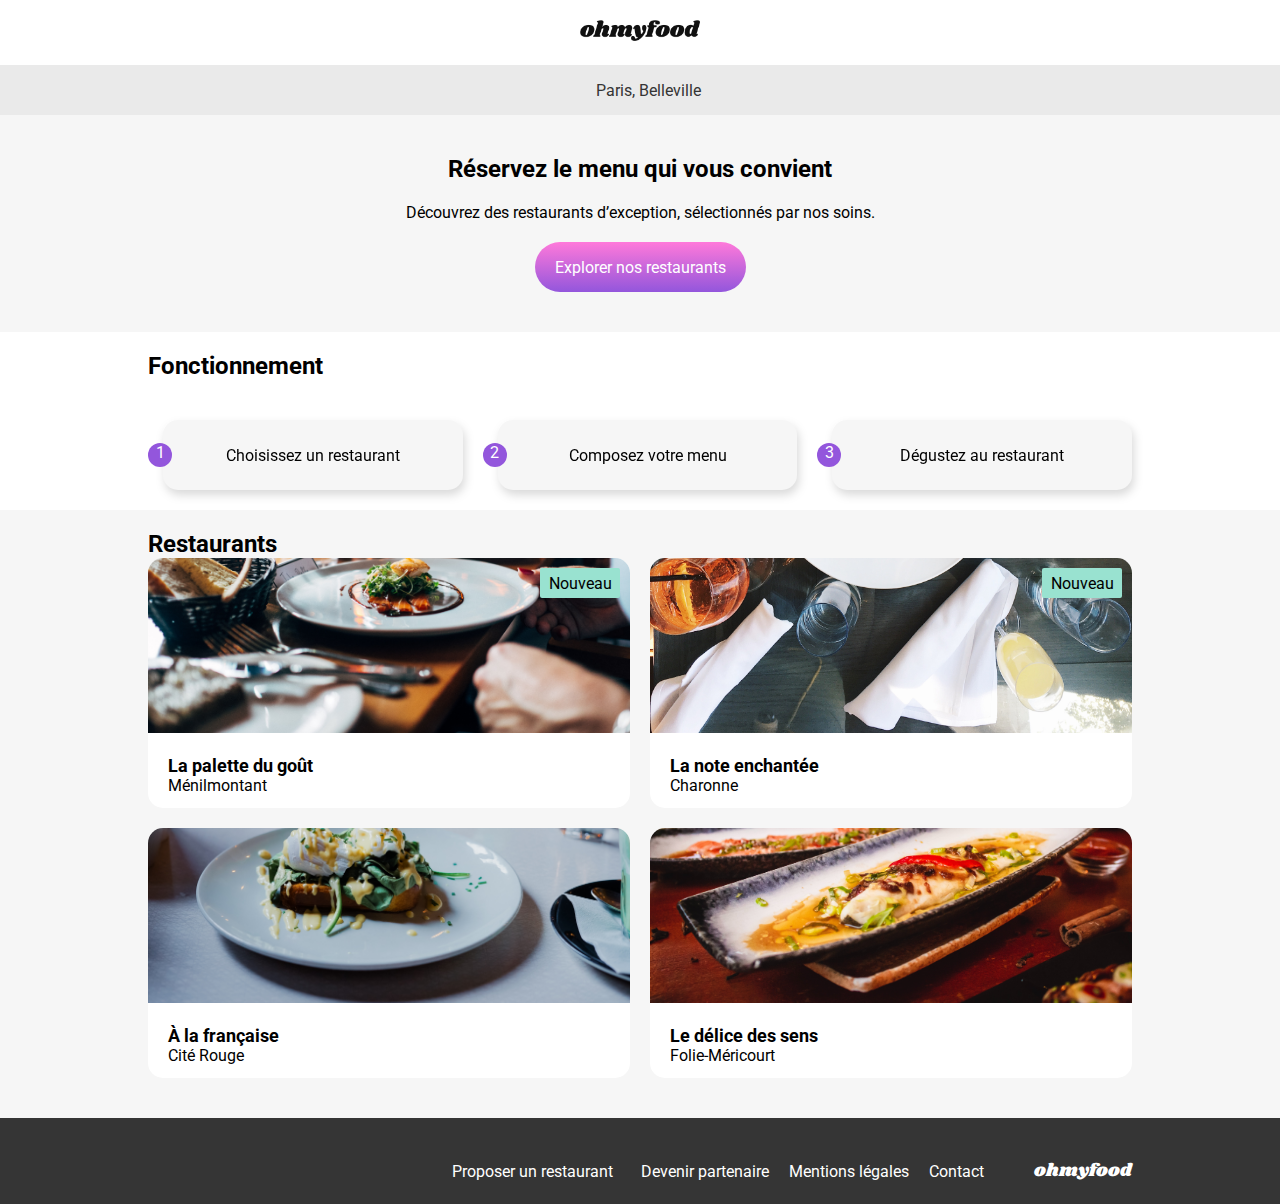
==== index.html @ af015097 "First draft" ====
<!DOCTYPE html>
<html lang="fr">

<head>
    <meta charset="UTF-8">
    <meta name="viewport" content="width=device-width, initial-scale=1.0">
    <title>ohmyfood!</title>

    <link rel="preconnect" href="https://fonts.googleapis.com">
    <link rel="preconnect" href="https://fonts.gstatic.com" crossorigin>
    <link rel="preconnect" href="https://fonts.googleapis.com">
    <link rel="preconnect" href="https://fonts.gstatic.com" crossorigin>
    <link
        href="https://fonts.googleapis.com/css2?family=Roboto:ital,wght@0,100;0,300;0,400;0,500;0,700;0,900;1,100;1,300;1,400;1,500;1,700;1,900&family=Shrikhand&display=swap"
        rel="stylesheet">

    <link rel="stylesheet" href="https://cdnjs.cloudflare.com/ajax/libs/font-awesome/6.2.1/css/all.min.css"
        integrity="sha512-MV7K8+y+gLIBoVD59lQIYicR65iaqukzvf/nwasF0nqhPay5w/9lJmVM2hMDcnK1OnMGCdVK+iQrJ7lzPJQd1w=="
        crossorigin="anonymous" referrerpolicy="no-referrer">


    <link rel="stylesheet" href="./assets/stylesheets/main.css">
</head>

<body class="full-width">

    <header class="page-header">
        <div>
            <img class="header-logo-img" src="/assets/images/logo/ohmyfood.png" alt="ohmyfood">
        </div>
    </header>

    <main class="full-width center-content">

        <div class="ribbon">
            <i class="fa-solid fa-location-dot"></i>
            <span>Paris, Belleville</span>
        </div>

        <section class="full-width center-content">
            <div class="intro-section centered center-content">
                <h1 class="title">Réservez le menu qui vous convient</h1>
                <p class="subtitle">Découvrez des restaurants d’exception, sélectionnés par nos soins.</p>
                <div class="button">Explorer nos restaurants</div>
            </div>

            <div class="guide-section full-width center-content white">
                <h2 class="centered">Fonctionnement</h2>
                <ul class="capsule-list centered">

                    <li class="capsule-block">
                        <span class="capsule-number">1</span>
                        <div class="capsule">
                            <i class="fa-solid fa-mobile-screen"></i>
                            <span>Choisissez un restaurant</span>
                        </div>
                    </li>

                    <li class="capsule-block">
                        <span class="capsule-number">2</span>
                        <div class="capsule">
                            <i class="fa-solid fa-list"></i>
                            <span>Composez votre menu</span>
                        </div>
                    </li>

                    <li class="capsule-block">
                        <span class="capsule-number">3</span>
                        <div class="capsule">
                            <i class="fa-solid fa-store"></i>
                            <span>Dégustez au restaurant</span>
                        </div>
                    </li>

                </ul>

            </div>
        </section>

        <section class="centered">
            <h2>Restaurants</h2>
            <div class="card-container">
                <a href="/restaurants/lapallettedugout.html" class="card">
                    <span class="card-badge">Nouveau</span>
                    <img class="card-img" src="/assets/images/restaurants/jay-wennington-N_Y88TWmGwA-unsplash.jpg">
                    <div class="card-content">
                        <div class="card-text">
                            <h3 class="card-title">La palette du goût</h3>
                            <p>Ménilmontant</p>
                        </div>
                        <div class="card-favorite">
                            <i class="fa-regular fa-heart"></i>
                        </div>
                    </div>
                </a>

                <a href="/restaurants/lanoteenchantee.html" class="card">
                    <span class="card-badge">Nouveau</span>
                    <img class="card-img" src="/assets/images/restaurants/stil-u2Lp8tXIcjw-unsplash.jpg">
                    <div class="card-content">
                        <div class="card-text">
                            <h3 class="card-title">La note enchantée</h3>
                            <p>Charonne</p>
                        </div>
                        <div class="card-favorite">
                            <i class="fa-regular fa-heart"></i>
                        </div>
                    </div>
                </a>
                <a href="/restaurants/alafrancaise.html" class="card">
                    <img class="card-img" src="/assets/images/restaurants/toa-heftiba-DQKerTsQwi0-unsplash.jpg">
                    <div class="card-content">
                        <div class="card-text">
                            <h3 class="card-title">À la française</h3>
                            <p>Cité Rouge</p>
                        </div>
                        <div class="card-favorite">
                            <i class="fa-regular fa-heart"></i>
                        </div>
                    </div>
                </a>
                <a href="/restaurants/ledelicedessens.html" class="card">
                    <img class="card-img"
                        src="/assets/images/restaurants/louis-hansel-shotsoflouis-qNBGVyOCY8Q-unsplash.jpg">
                    <div class="card-content">
                        <div class="card-text">
                            <h3 class="card-title">Le délice des sens</h3>
                            <p>Folie-Méricourt</p>
                        </div>
                        <div class="card-favorite">
                            <i class="fa-regular fa-heart"></i>
                        </div>
                    </div>
                </a>
            </div>
        </section>

    </main>


    <footer class="footer-container center-content">
        <div class="footer-content centered">
            <h2 class="title logo-font">ohmyfood</h2>
            <ul class="link-list">
                <li><i class="fa-solid fa-utensils pad-right"></i>Proposer un restaurant</li>
                <li><i class="fa-solid fa-handshake-angle pad-right"></i>Devenir partenaire</li>
                <li>Mentions légales</li>
                <li>Contact</li>
            </ul>
        </div>
    </footer>

</body>
</html>
---- assets/stylesheets/main.css ----
* {
  font-family: "Roboto", sans-serif;
}

h1, h2 {
  font-size: 1.5rem;
}

h3 {
  font-size: 1.125rem;
}

.title {
  font-size: 1.125rem;
}

.subtitle {
  font-size: 1rem;
}

.logo-font {
  font-family: "Shrikhand", sans-serif;
  font-weight: normal;
}

.menu-section-title {
  text-transform: uppercase;
  font-weight: 300;
  border-bottom: 3px solid;
  border-color: #99E2D0;
  max-width: 60px;
}

i.pad-right {
  padding-right: 0.5rem;
}

* {
  margin: 0;
  padding: 0;
}

body {
  margin: 0;
  padding: 0;
  background-color: #F6F6F6;
}

a {
  color: inherit;
  text-decoration: none;
}

ul {
  margin: 0;
  padding: 0;
  list-style: none;
}

.button {
  color: #FFF;
  display: flex;
  justify-content: center;
  align-items: center;
  height: 50px;
  width: -moz-fit-content;
  width: fit-content;
  border-radius: 25px;
  padding: 0 20px;
  background: linear-gradient(#FF79DA, #9356DC);
}

.capsule-list {
  display: flex;
  flex-direction: column;
  gap: 20px;
}

.capsule-block {
  display: flex;
  position: relative;
  align-items: center;
  justify-content: space-between;
}

.capsule {
  flex-wrap: nowrap;
  overflow: hidden;
  width: 100%;
  max-width: 768px;
  display: flex;
  align-items: center;
  justify-content: center;
  height: 70px;
  border-radius: 15px;
  background-color: #FFF;
  filter: drop-shadow(2px 5px 5px rgba(0, 0, 0, 0.15));
}
.capsule .capsule-content {
  display: flex;
  flex: 1 1 auto;
  margin: 15px;
  justify-content: space-between;
  overflow: hidden;
  white-space: nowrap;
  text-overflow: ellipsis;
}
.capsule .capsule-content .capsule-text {
  overflow: hidden;
  text-overflow: ellipsis;
}
.capsule .capsule-content .capsule-text .title {
  overflow: hidden;
  text-overflow: ellipsis;
}
.capsule .capsule-content .capsule-side {
  display: flex;
  align-items: flex-end;
  justify-content: center;
}
.capsule .capsule-tick {
  display: flex;
  justify-content: center;
  align-items: center;
  margin-right: -60px;
  min-width: 60px;
  height: 70px;
  background-color: #99E2D0;
  color: #FFF;
  font-size: 1.2rem;
  transition: 0.5s;
}

.capsule:hover .capsule-tick {
  margin-right: 0;
}

.capsule-number {
  z-index: 1;
  position: absolute;
  text-align: center;
  width: 24px;
  height: 24px;
  color: #FFF;
  background-color: #9356DC;
  border-radius: 12px;
  border: #FFF;
}

.menu-section .capsule {
  background-color: #FFF;
  justify-content: space-between;
}

.card-container {
  width: 100%;
  display: flex;
  flex-direction: column;
  flex-wrap: wrap;
  gap: 20px;
}
@media (min-width: 768px) {
  .card-container {
    flex-direction: row;
  }
}

.card {
  flex: 1 1 40%;
  background-color: #FFF;
  position: relative;
  max-height: 250px;
  height: 100%;
  width: 100%;
  border-radius: 15px;
  overflow: hidden;
}
.card .card-badge {
  position: absolute;
  height: 30px;
  width: 80px;
  top: 10px;
  right: 10px;
  display: flex;
  justify-content: center;
  align-items: center;
  background-color: #99E2D0;
  border-radius: 2px;
}
.card .card-img {
  -o-object-fit: cover;
     object-fit: cover;
  -o-object-position: 50% 100%;
     object-position: 50% 100%;
  height: 175px;
  width: 100%;
}
.card .card-content {
  display: flex;
  height: 75px;
  justify-content: space-between;
  align-items: center;
  padding: 0 30px 0 20px;
  white-space: nowrap;
  text-overflow: ellipsis;
}
.card .card-content .card-favorite {
  font-size: 1.6rem;
}

.full-width {
  width: 100%;
}

.center-content {
  display: flex;
  flex-direction: column;
  align-items: center;
  justify-content: center;
}

.centered {
  box-sizing: border-box;
  width: 100%;
  max-width: 1024px;
  padding: 20px;
}

.limited {
  max-width: 768px;
  padding: 20px 0;
}

.inset {
  position: relative;
  margin-top: -40px;
  margin-bottom: -20px;
  border-radius: 40px 40px 0 0;
}

.side-by-side {
  display: flex;
  flex-direction: row;
  align-items: center;
  justify-content: center;
  gap: 50px;
}

.align-left {
  margin-right: auto;
}

.splash-picture {
  -o-object-fit: cover;
     object-fit: cover;
  max-height: 275px;
  width: 100%;
}

.white {
  background-color: #FFF;
}

.main-bg {
  background-color: #F6F6F6;
}

.header-img {
  -o-object-fit: cover;
     object-fit: cover;
  max-height: 275px;
  width: 100%;
}

.header-title {
  position: relative;
  background-color: #F6F6F6;
  margin-top: -40px;
  padding: 20px;
  border-radius: 40px;
}
.header-title h1 {
  font-size: 1.75rem;
  margin: 0;
}

.intro-section {
  text-align: center;
}
.intro-section .title {
  font-size: 1.5rem;
  margin: 20px 0;
}
.intro-section .subtitle {
  font-size: 1rem;
}
.intro-section .button {
  margin: 20px;
}

@media (min-width: 768px) {
  .guide-section .capsule-list {
    flex-direction: row;
  }
}
.guide-section .capsule-block {
  flex: 1 1 25%;
}
.guide-section .capsule {
  margin-left: 15px;
  background-color: #F6F6F6;
}

.page-header {
  position: relative;
  height: 65px;
  width: 100%;
  display: flex;
  align-items: center;
  justify-content: center;
  background-color: #FFF;
}
.page-header .back-button {
  position: absolute;
  left: 20px;
  z-index: 1;
}
.page-header .header-logo-img {
  width: 120px;
}

.ribbon {
  width: 100%;
  height: 50px;
  background-color: #EAEAEA;
  color: #353535;
  display: flex;
  justify-content: center;
  align-items: center;
  gap: 1rem;
}

.footer-container {
  margin-top: 20px;
  padding-top: 20px;
  background-color: #353535;
  color: #FFF;
}
@media (min-width: 768px) {
  .footer-container {
    flex-direction: row-reverse;
  }
}
.footer-container .footer-content {
  display: flex;
  flex-direction: column;
  gap: 20px;
}
@media (min-width: 768px) {
  .footer-container .footer-content {
    flex-direction: row-reverse;
    gap: 50px;
  }
}
.footer-container .title {
  align-items: center;
  justify-content: center;
}
.footer-container .link-list {
  display: flex;
  flex-direction: column;
  gap: 0.5rem;
}
@media (min-width: 768px) {
  .footer-container .link-list {
    flex-direction: row;
    align-items: center;
    gap: 20px;
  }
}
.footer-container .list-item {
  margin-bottom: 0.5rem;
}
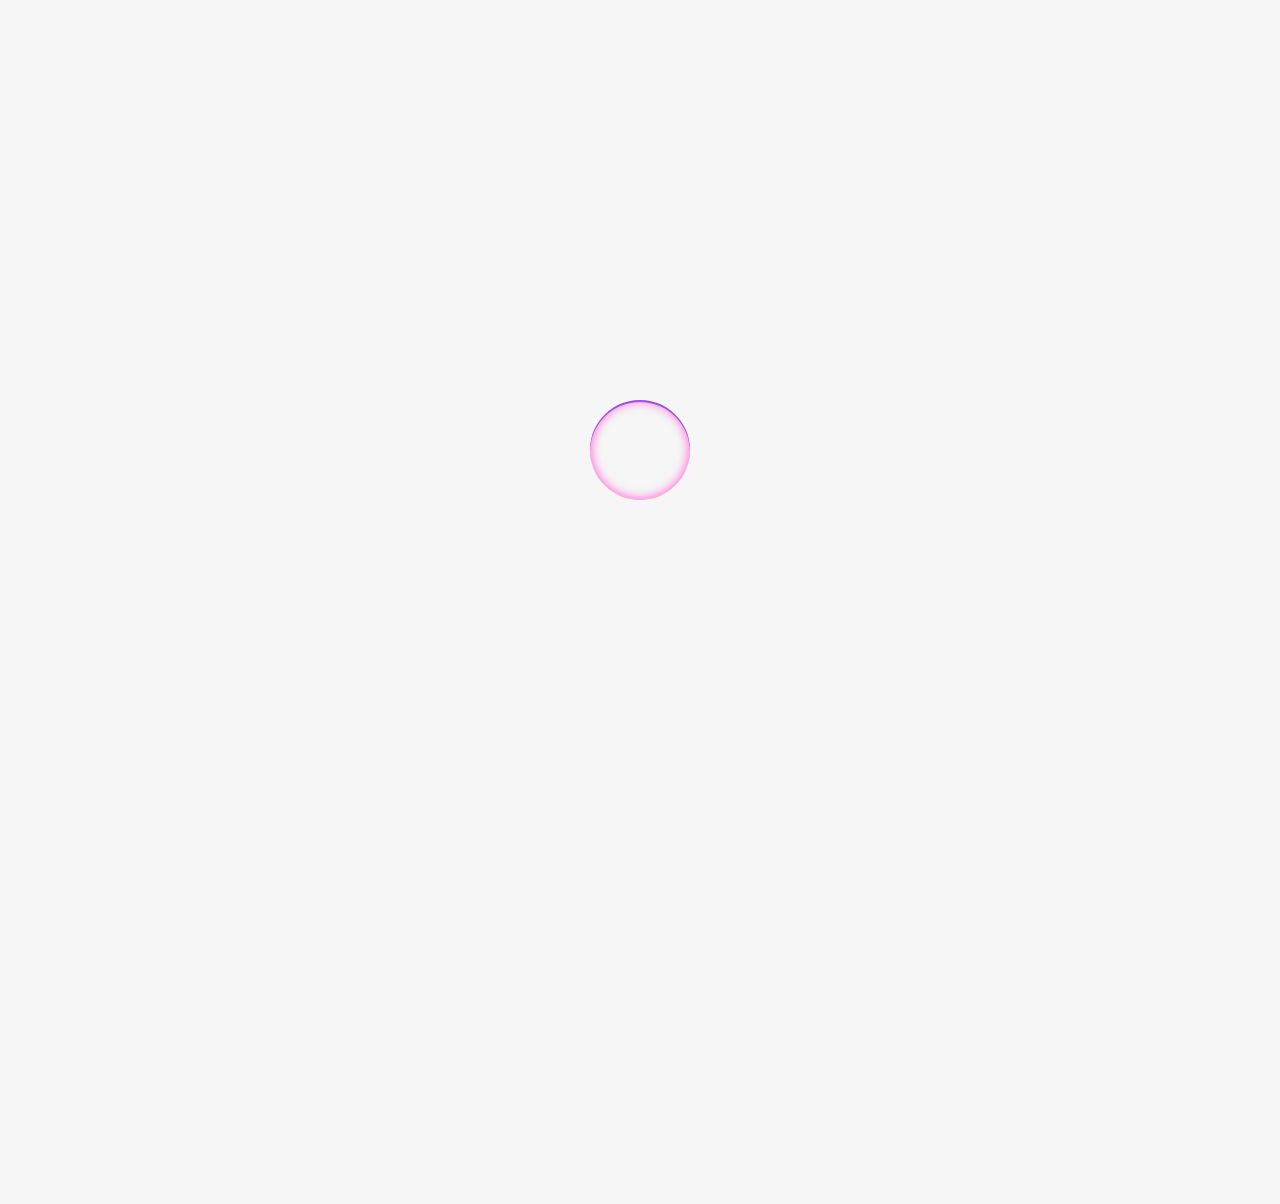
==== commit f4a1dc37: "Added CSS animations" ====
--- a/index.html
+++ b/index.html
@@ -23,132 +23,142 @@
 </head>
 
 <body class="full-width">
+    <div class="hide-after-loading"><div class="loader"></div></div>
+    <div class="reveal-after-loading full-width center-content">
+        <header class="page-header">
+            <div>
+                <img class="header-logo-img" src="./assets/images/logo/ohmyfood.png" alt="ohmyfood">
+            </div>
+        </header>
 
-    <header class="page-header">
-        <div>
-            <img class="header-logo-img" src="/assets/images/logo/ohmyfood.png" alt="ohmyfood">
-        </div>
-    </header>
+        <main class="full-width center-content">
 
-    <main class="full-width center-content">
-
-        <div class="ribbon">
-            <i class="fa-solid fa-location-dot"></i>
-            <span>Paris, Belleville</span>
-        </div>
-
-        <section class="full-width center-content">
-            <div class="intro-section centered center-content">
-                <h1 class="title">Réservez le menu qui vous convient</h1>
-                <p class="subtitle">Découvrez des restaurants d’exception, sélectionnés par nos soins.</p>
-                <div class="button">Explorer nos restaurants</div>
+            <div class="ribbon">
+                <i class="fa-solid fa-location-dot"></i>
+                <span>Paris, Belleville</span>
             </div>
 
-            <div class="guide-section full-width center-content white">
-                <h2 class="centered">Fonctionnement</h2>
-                <ul class="capsule-list centered">
+            <section class="full-width center-content">
+                <div class="intro-section centered center-content">
+                    <h1 class="title">Réservez le menu qui vous convient</h1>
+                    <p class="subtitle">Découvrez des restaurants d’exception, sélectionnés par nos soins.</p>
+                    <a href="#restaurants" class="button">Explorer nos restaurants</a>
+                </div>
 
-                    <li class="capsule-block">
-                        <span class="capsule-number">1</span>
-                        <div class="capsule">
-                            <i class="fa-solid fa-mobile-screen"></i>
-                            <span>Choisissez un restaurant</span>
+                <div class="guide-section full-width center-content white">
+                    <h2 class="centered">Fonctionnement</h2>
+                    <ul class="capsule-list centered">
+
+                        <li class="capsule-block">
+                            <span class="capsule-number">1</span>
+                            <div class="capsule">
+                                <i class="fa-solid fa-mobile-screen"></i>
+                                <span>Choisissez un restaurant</span>
+                            </div>
+                        </li>
+
+                        <li class="capsule-block">
+                            <span class="capsule-number">2</span>
+                            <div class="capsule">
+                                <i class="fa-solid fa-list"></i>
+                                <span>Composez votre menu</span>
+                            </div>
+                        </li>
+
+                        <li class="capsule-block">
+                            <span class="capsule-number">3</span>
+                            <div class="capsule">
+                                <i class="fa-solid fa-store"></i>
+                                <span>Dégustez au restaurant</span>
+                            </div>
+                        </li>
+
+                    </ul>
+
+                </div>
+            </section>
+
+            <section id="restaurants" class="centered">
+                <h2>Restaurants</h2>
+                <div class="card-container">
+                    <a href="./restaurants/lapalettedugout.html" class="card">
+                        <span class="card-badge">Nouveau</span>
+                        <img class="card-img" src="./assets/images/restaurants/jay-wennington-N_Y88TWmGwA-unsplash.jpg"
+                            alt="La palette du goût">
+                        <div class="card-content">
+                            <div class="card-text">
+                                <h3 class="card-title">La palette du goût</h3>
+                                <p>Ménilmontant</p>
+                            </div>
+                            <div class="card-favorite">
+                                <i class="fa-regular fa-heart"></i>
+                                <i class="fa-solid fa-heart"></i>
+                            </div>
                         </div>
-                    </li>
+                    </a>
 
-                    <li class="capsule-block">
-                        <span class="capsule-number">2</span>
-                        <div class="capsule">
-                            <i class="fa-solid fa-list"></i>
-                            <span>Composez votre menu</span>
+                    <a href="./restaurants/lanoteenchantee.html" class="card">
+                        <span class="card-badge">Nouveau</span>
+                        <img class="card-img" src="./assets/images/restaurants/stil-u2Lp8tXIcjw-unsplash.jpg"
+                            alt="La note enchantée">
+                        <div class="card-content">
+                            <div class="card-text">
+                                <h3 class="card-title">La note enchantée</h3>
+                                <p>Charonne</p>
+                            </div>
+                            <div class="card-favorite">
+                                <i class="fa-regular fa-heart"></i>
+                                <i class="fa-solid fa-heart"></i>
+                            </div>
                         </div>
-                    </li>
+                    </a>
+                    <a href="./restaurants/alafrancaise.html" class="card">
+                        <img class="card-img" src="./assets/images/restaurants/toa-heftiba-DQKerTsQwi0-unsplash.jpg"
+                            alt="À la française">
+                        <div class="card-content">
+                            <div class="card-text">
+                                <h3 class="card-title">À la française</h3>
+                                <p>Cité Rouge</p>
+                            </div>
+                            <div class="card-favorite">
+                                <i class="fa-regular fa-heart"></i>
+                                <i class="fa-solid fa-heart"></i>
+                            </div>
+                        </div>
+                    </a>
+                    <a href="./restaurants/ledelicedessens.html" class="card">
+                        <img class="card-img"
+                            src="./assets/images/restaurants/louis-hansel-shotsoflouis-qNBGVyOCY8Q-unsplash.jpg"
+                            alt="Le délice des sens">
+                        <div class="card-content">
+                            <div class="card-text">
+                                <h3 class="card-title">Le délice des sens</h3>
+                                <p>Folie-Méricourt</p>
+                            </div>
+                            <div class="card-favorite">
+                                <i class="fa-regular fa-heart"></i>
+                                <i class="fa-solid fa-heart"></i>
+                            </div>
+                        </div>
+                    </a>
+                </div>
+            </section>
 
-                    <li class="capsule-block">
-                        <span class="capsule-number">3</span>
-                        <div class="capsule">
-                            <i class="fa-solid fa-store"></i>
-                            <span>Dégustez au restaurant</span>
-                        </div>
-                    </li>
-
-                </ul>
-
-            </div>
-        </section>
-
-        <section class="centered">
-            <h2>Restaurants</h2>
-            <div class="card-container">
-                <a href="/restaurants/lapallettedugout.html" class="card">
-                    <span class="card-badge">Nouveau</span>
-                    <img class="card-img" src="/assets/images/restaurants/jay-wennington-N_Y88TWmGwA-unsplash.jpg">
-                    <div class="card-content">
-                        <div class="card-text">
-                            <h3 class="card-title">La palette du goût</h3>
-                            <p>Ménilmontant</p>
-                        </div>
-                        <div class="card-favorite">
-                            <i class="fa-regular fa-heart"></i>
-                        </div>
-                    </div>
-                </a>
-
-                <a href="/restaurants/lanoteenchantee.html" class="card">
-                    <span class="card-badge">Nouveau</span>
-                    <img class="card-img" src="/assets/images/restaurants/stil-u2Lp8tXIcjw-unsplash.jpg">
-                    <div class="card-content">
-                        <div class="card-text">
-                            <h3 class="card-title">La note enchantée</h3>
-                            <p>Charonne</p>
-                        </div>
-                        <div class="card-favorite">
-                            <i class="fa-regular fa-heart"></i>
-                        </div>
-                    </div>
-                </a>
-                <a href="/restaurants/alafrancaise.html" class="card">
-                    <img class="card-img" src="/assets/images/restaurants/toa-heftiba-DQKerTsQwi0-unsplash.jpg">
-                    <div class="card-content">
-                        <div class="card-text">
-                            <h3 class="card-title">À la française</h3>
-                            <p>Cité Rouge</p>
-                        </div>
-                        <div class="card-favorite">
-                            <i class="fa-regular fa-heart"></i>
-                        </div>
-                    </div>
-                </a>
-                <a href="/restaurants/ledelicedessens.html" class="card">
-                    <img class="card-img"
-                        src="/assets/images/restaurants/louis-hansel-shotsoflouis-qNBGVyOCY8Q-unsplash.jpg">
-                    <div class="card-content">
-                        <div class="card-text">
-                            <h3 class="card-title">Le délice des sens</h3>
-                            <p>Folie-Méricourt</p>
-                        </div>
-                        <div class="card-favorite">
-                            <i class="fa-regular fa-heart"></i>
-                        </div>
-                    </div>
-                </a>
-            </div>
-        </section>
-
-    </main>
+        </main>
 
 
-    <footer class="footer-container center-content">
-        <div class="footer-content centered">
-            <h2 class="title logo-font">ohmyfood</h2>
-            <ul class="link-list">
-                <li><i class="fa-solid fa-utensils pad-right"></i>Proposer un restaurant</li>
-                <li><i class="fa-solid fa-handshake-angle pad-right"></i>Devenir partenaire</li>
-                <li>Mentions légales</li>
-                <li>Contact</li>
-            </ul>
-        </div>
-    </footer>
+        <footer class="footer-container full-width center-content">
+            <div class="footer-content centered">
+                <h2 class="title logo-font">ohmyfood</h2>
+                <ul class="link-list">
+                    <li><i class="fa-solid fa-utensils pad-right"></i>Proposer un restaurant</li>
+                    <li><i class="fa-solid fa-handshake-angle pad-right"></i>Devenir partenaire</li>
+                    <li>Mentions légales</li>
+                    <li>Contact</li>
+                </ul>
+            </div>
+        </footer>
+    </div>
+</body>
 
-</body>
 </html>--- a/assets/stylesheets/main.css
+++ b/assets/stylesheets/main.css
@@ -67,7 +67,45 @@
   width: fit-content;
   border-radius: 25px;
   padding: 0 20px;
-  background: linear-gradient(#FF79DA, #9356DC);
+  background-color: #9356DC;
+  background-image: linear-gradient(#FF79DA, rgba(255, 255, 255, 0));
+  filter: drop-shadow(2px 5px 5px rgba(0, 0, 0, 0.15));
+  transition: 1s;
+}
+
+.button:hover {
+  background-color: #bc95e9;
+  filter: drop-shadow(2px 5px 7px rgba(0, 0, 0, 0.5));
+}
+
+.card-favorite {
+  position: relative;
+  width: 2rem;
+  height: 2rem;
+  display: flex;
+  justify-items: center;
+  justify-content: center;
+  font-weight: 900;
+  font-size: 1.6rem;
+  transition: 1s;
+}
+.card-favorite i {
+  position: absolute;
+  overflow: hidden;
+}
+.card-favorite i.fa-solid {
+  background-image: linear-gradient(#FF79DA, #9356DC);
+  -webkit-background-clip: text;
+          background-clip: text;
+  color: transparent;
+  max-height: 0;
+  max-width: 0;
+  transition: 1s;
+}
+
+.card-favorite:hover i.fa-solid {
+  max-height: 2rem;
+  max-width: 2rem;
 }
 
 .capsule-list {
@@ -205,9 +243,175 @@
   text-overflow: ellipsis;
 }
 .card .card-content .card-favorite {
+  font-weight: 900;
   font-size: 1.6rem;
 }
 
+.reveal-after-loading {
+  opacity: 0;
+  animation: 1s ease-in-out 1s 1 reveal;
+  animation-fill-mode: forwards;
+}
+
+.reveal-content-after-loading *:nth-child(1) {
+  opacity: 0;
+  animation: 1s ease-in-out 1.2s 1 reveal;
+  animation-fill-mode: forwards;
+}
+.reveal-content-after-loading *:nth-child(2) {
+  opacity: 0;
+  animation: 1s ease-in-out 1.4s 1 reveal;
+  animation-fill-mode: forwards;
+}
+.reveal-content-after-loading *:nth-child(3) {
+  opacity: 0;
+  animation: 1s ease-in-out 1.6s 1 reveal;
+  animation-fill-mode: forwards;
+}
+.reveal-content-after-loading *:nth-child(4) {
+  opacity: 0;
+  animation: 1s ease-in-out 1.8s 1 reveal;
+  animation-fill-mode: forwards;
+}
+.reveal-content-after-loading *:nth-child(5) {
+  opacity: 0;
+  animation: 1s ease-in-out 2s 1 reveal;
+  animation-fill-mode: forwards;
+}
+.reveal-content-after-loading *:nth-child(6) {
+  opacity: 0;
+  animation: 1s ease-in-out 2.2s 1 reveal;
+  animation-fill-mode: forwards;
+}
+.reveal-content-after-loading *:nth-child(7) {
+  opacity: 0;
+  animation: 1s ease-in-out 2.4s 1 reveal;
+  animation-fill-mode: forwards;
+}
+.reveal-content-after-loading *:nth-child(8) {
+  opacity: 0;
+  animation: 1s ease-in-out 2.6s 1 reveal;
+  animation-fill-mode: forwards;
+}
+.reveal-content-after-loading *:nth-child(9) {
+  opacity: 0;
+  animation: 1s ease-in-out 2.8s 1 reveal;
+  animation-fill-mode: forwards;
+}
+.reveal-content-after-loading *:nth-child(10) {
+  opacity: 0;
+  animation: 1s ease-in-out 3s 1 reveal;
+  animation-fill-mode: forwards;
+}
+.reveal-content-after-loading *:nth-child(11) {
+  opacity: 0;
+  animation: 1s ease-in-out 3.2s 1 reveal;
+  animation-fill-mode: forwards;
+}
+.reveal-content-after-loading *:nth-child(12) {
+  opacity: 0;
+  animation: 1s ease-in-out 3.4s 1 reveal;
+  animation-fill-mode: forwards;
+}
+.reveal-content-after-loading *:nth-child(13) {
+  opacity: 0;
+  animation: 1s ease-in-out 3.6s 1 reveal;
+  animation-fill-mode: forwards;
+}
+.reveal-content-after-loading *:nth-child(14) {
+  opacity: 0;
+  animation: 1s ease-in-out 3.8s 1 reveal;
+  animation-fill-mode: forwards;
+}
+.reveal-content-after-loading *:nth-child(15) {
+  opacity: 0;
+  animation: 1s ease-in-out 4s 1 reveal;
+  animation-fill-mode: forwards;
+}
+.reveal-content-after-loading *:nth-child(16) {
+  opacity: 0;
+  animation: 1s ease-in-out 4.2s 1 reveal;
+  animation-fill-mode: forwards;
+}
+.reveal-content-after-loading *:nth-child(17) {
+  opacity: 0;
+  animation: 1s ease-in-out 4.4s 1 reveal;
+  animation-fill-mode: forwards;
+}
+.reveal-content-after-loading *:nth-child(18) {
+  opacity: 0;
+  animation: 1s ease-in-out 4.6s 1 reveal;
+  animation-fill-mode: forwards;
+}
+.reveal-content-after-loading *:nth-child(19) {
+  opacity: 0;
+  animation: 1s ease-in-out 4.8s 1 reveal;
+  animation-fill-mode: forwards;
+}
+.reveal-content-after-loading *:nth-child(20) {
+  opacity: 0;
+  animation: 1s ease-in-out 5s 1 reveal;
+  animation-fill-mode: forwards;
+}
+
+@keyframes reveal {
+  0% {
+    opacity: 0;
+  }
+  100% {
+    opacity: 1;
+  }
+}
+.hide-after-loading {
+  position: fixed;
+  top: 0;
+  left: 0;
+  width: 100vw;
+  height: 100vh;
+  display: flex;
+  align-items: center;
+  justify-content: center;
+  opacity: 1;
+  animation: 1s ease-in-out 1s 1 hide;
+  animation-fill-mode: forwards;
+}
+
+@keyframes hide {
+  0% {
+    opacity: 1;
+  }
+  100% {
+    opacity: 0;
+  }
+}
+.loader {
+  position: relative;
+  width: 100px;
+  height: 100px;
+}
+
+.loader:before,
+.loader:after {
+  content: "";
+  border-radius: 50%;
+  position: absolute;
+  inset: 0;
+  box-shadow: 0 0 10px 2px #FF79DA inset;
+}
+
+.loader:after {
+  box-shadow: 0 2px 0 #9356DC inset;
+  animation: rotate 2s linear infinite;
+}
+
+@keyframes rotate {
+  0% {
+    transform: rotate(0);
+  }
+  100% {
+    transform: rotate(360deg);
+  }
+}
 .full-width {
   width: 100%;
 }
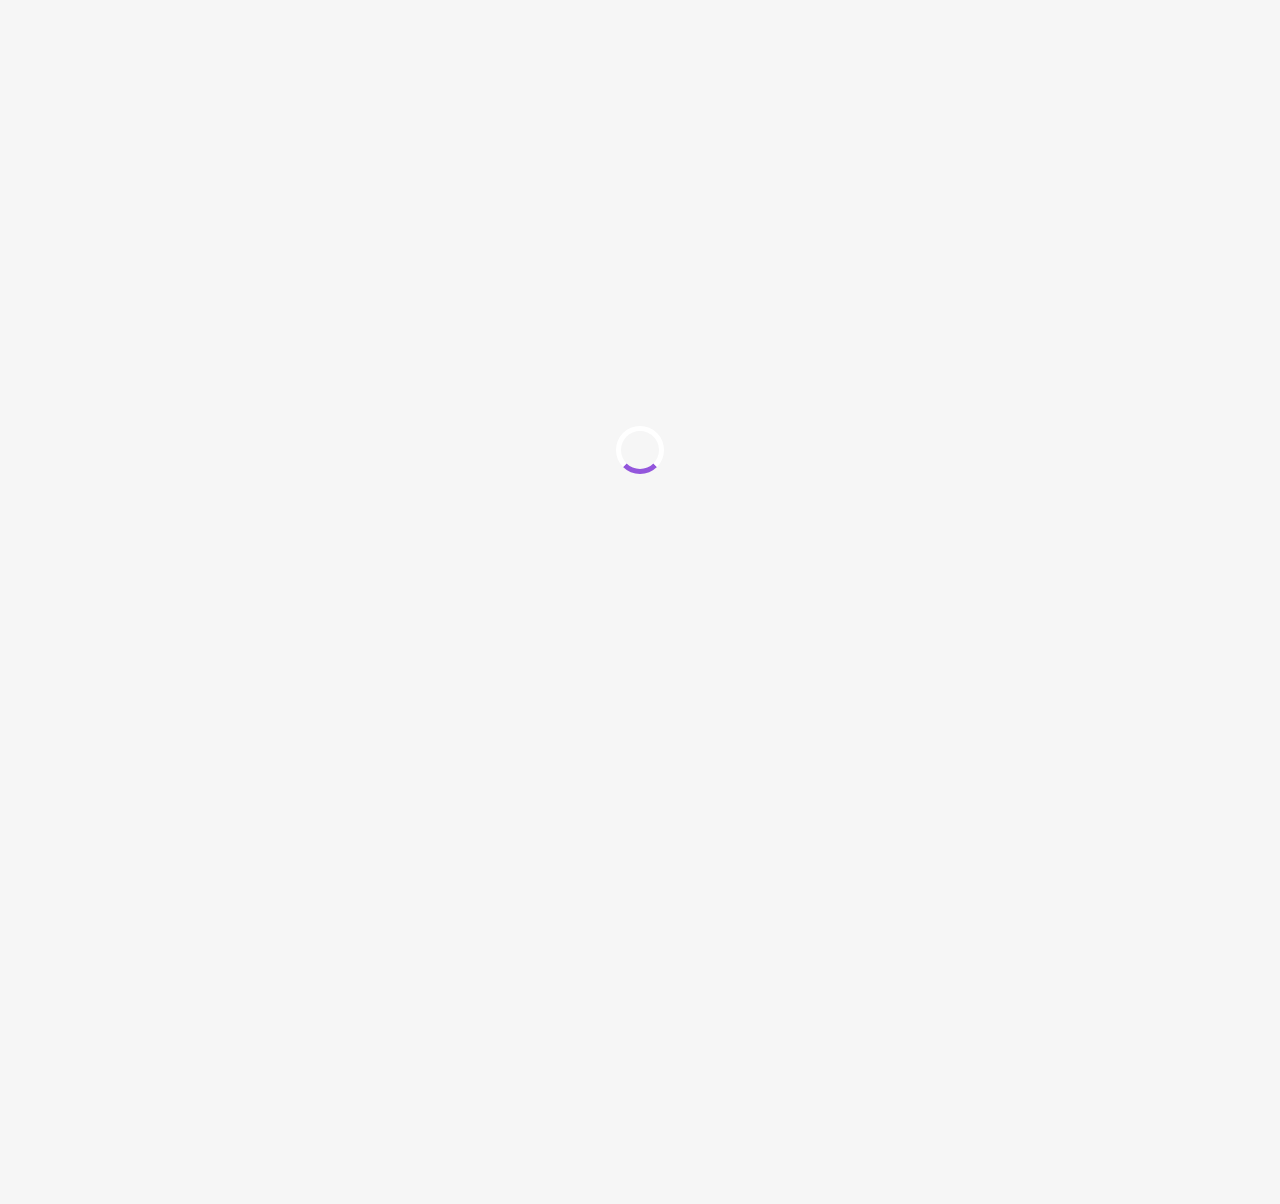
==== commit a71d2ac3: "Improved loader to pass validation and refactored favorite component" ====
--- a/index.html
+++ b/index.html
@@ -13,17 +13,16 @@
     <link
         href="https://fonts.googleapis.com/css2?family=Roboto:ital,wght@0,100;0,300;0,400;0,500;0,700;0,900;1,100;1,300;1,400;1,500;1,700;1,900&family=Shrikhand&display=swap"
         rel="stylesheet">
-
     <link rel="stylesheet" href="https://cdnjs.cloudflare.com/ajax/libs/font-awesome/6.2.1/css/all.min.css"
         integrity="sha512-MV7K8+y+gLIBoVD59lQIYicR65iaqukzvf/nwasF0nqhPay5w/9lJmVM2hMDcnK1OnMGCdVK+iQrJ7lzPJQd1w=="
         crossorigin="anonymous" referrerpolicy="no-referrer">
-
-
     <link rel="stylesheet" href="./assets/stylesheets/main.css">
 </head>
 
 <body class="full-width">
-    <div class="hide-after-loading"><div class="loader"></div></div>
+    <div class="hide-after-loading">
+        <div class="loader"></div>
+    </div>
     <div class="reveal-after-loading full-width center-content">
         <header class="page-header">
             <div>
--- a/assets/stylesheets/main.css
+++ b/assets/stylesheets/main.css
@@ -76,36 +76,6 @@
 .button:hover {
   background-color: #bc95e9;
   filter: drop-shadow(2px 5px 7px rgba(0, 0, 0, 0.5));
-}
-
-.card-favorite {
-  position: relative;
-  width: 2rem;
-  height: 2rem;
-  display: flex;
-  justify-items: center;
-  justify-content: center;
-  font-weight: 900;
-  font-size: 1.6rem;
-  transition: 1s;
-}
-.card-favorite i {
-  position: absolute;
-  overflow: hidden;
-}
-.card-favorite i.fa-solid {
-  background-image: linear-gradient(#FF79DA, #9356DC);
-  -webkit-background-clip: text;
-          background-clip: text;
-  color: transparent;
-  max-height: 0;
-  max-width: 0;
-  transition: 1s;
-}
-
-.card-favorite:hover i.fa-solid {
-  max-height: 2rem;
-  max-width: 2rem;
 }
 
 .capsule-list {
@@ -247,6 +217,35 @@
   font-size: 1.6rem;
 }
 
+.card-favorite {
+  position: relative;
+  width: 2rem;
+  height: 2rem;
+  display: flex;
+  justify-items: center;
+  justify-content: center;
+  font-weight: 900;
+  font-size: 1.6rem;
+  transition: 1s;
+}
+.card-favorite i {
+  position: absolute;
+}
+.card-favorite i.fa-solid {
+  background-image: linear-gradient(#FF79DA, #9356DC);
+  -webkit-background-clip: text;
+          background-clip: text;
+  color: transparent;
+  max-height: 0;
+  max-width: 0;
+  transition: 1s;
+}
+
+.card-favorite:hover i.fa-solid {
+  max-height: 2rem;
+  max-width: 2rem;
+}
+
 .reveal-after-loading {
   opacity: 0;
   animation: 1s ease-in-out 1s 1 reveal;
@@ -326,31 +325,6 @@
 .reveal-content-after-loading *:nth-child(15) {
   opacity: 0;
   animation: 1s ease-in-out 4s 1 reveal;
-  animation-fill-mode: forwards;
-}
-.reveal-content-after-loading *:nth-child(16) {
-  opacity: 0;
-  animation: 1s ease-in-out 4.2s 1 reveal;
-  animation-fill-mode: forwards;
-}
-.reveal-content-after-loading *:nth-child(17) {
-  opacity: 0;
-  animation: 1s ease-in-out 4.4s 1 reveal;
-  animation-fill-mode: forwards;
-}
-.reveal-content-after-loading *:nth-child(18) {
-  opacity: 0;
-  animation: 1s ease-in-out 4.6s 1 reveal;
-  animation-fill-mode: forwards;
-}
-.reveal-content-after-loading *:nth-child(19) {
-  opacity: 0;
-  animation: 1s ease-in-out 4.8s 1 reveal;
-  animation-fill-mode: forwards;
-}
-.reveal-content-after-loading *:nth-child(20) {
-  opacity: 0;
-  animation: 1s ease-in-out 5s 1 reveal;
   animation-fill-mode: forwards;
 }
 
@@ -385,28 +359,19 @@
   }
 }
 .loader {
-  position: relative;
-  width: 100px;
-  height: 100px;
-}
-
-.loader:before,
-.loader:after {
-  content: "";
+  width: 48px;
+  height: 48px;
+  border: 5px solid #FFF;
+  border-bottom-color: #9356DC;
   border-radius: 50%;
-  position: absolute;
-  inset: 0;
-  box-shadow: 0 0 10px 2px #FF79DA inset;
-}
-
-.loader:after {
-  box-shadow: 0 2px 0 #9356DC inset;
-  animation: rotate 2s linear infinite;
-}
-
-@keyframes rotate {
+  display: inline-block;
+  box-sizing: border-box;
+  animation: rotation 1s linear infinite;
+}
+
+@keyframes rotation {
   0% {
-    transform: rotate(0);
+    transform: rotate(0deg);
   }
   100% {
     transform: rotate(360deg);
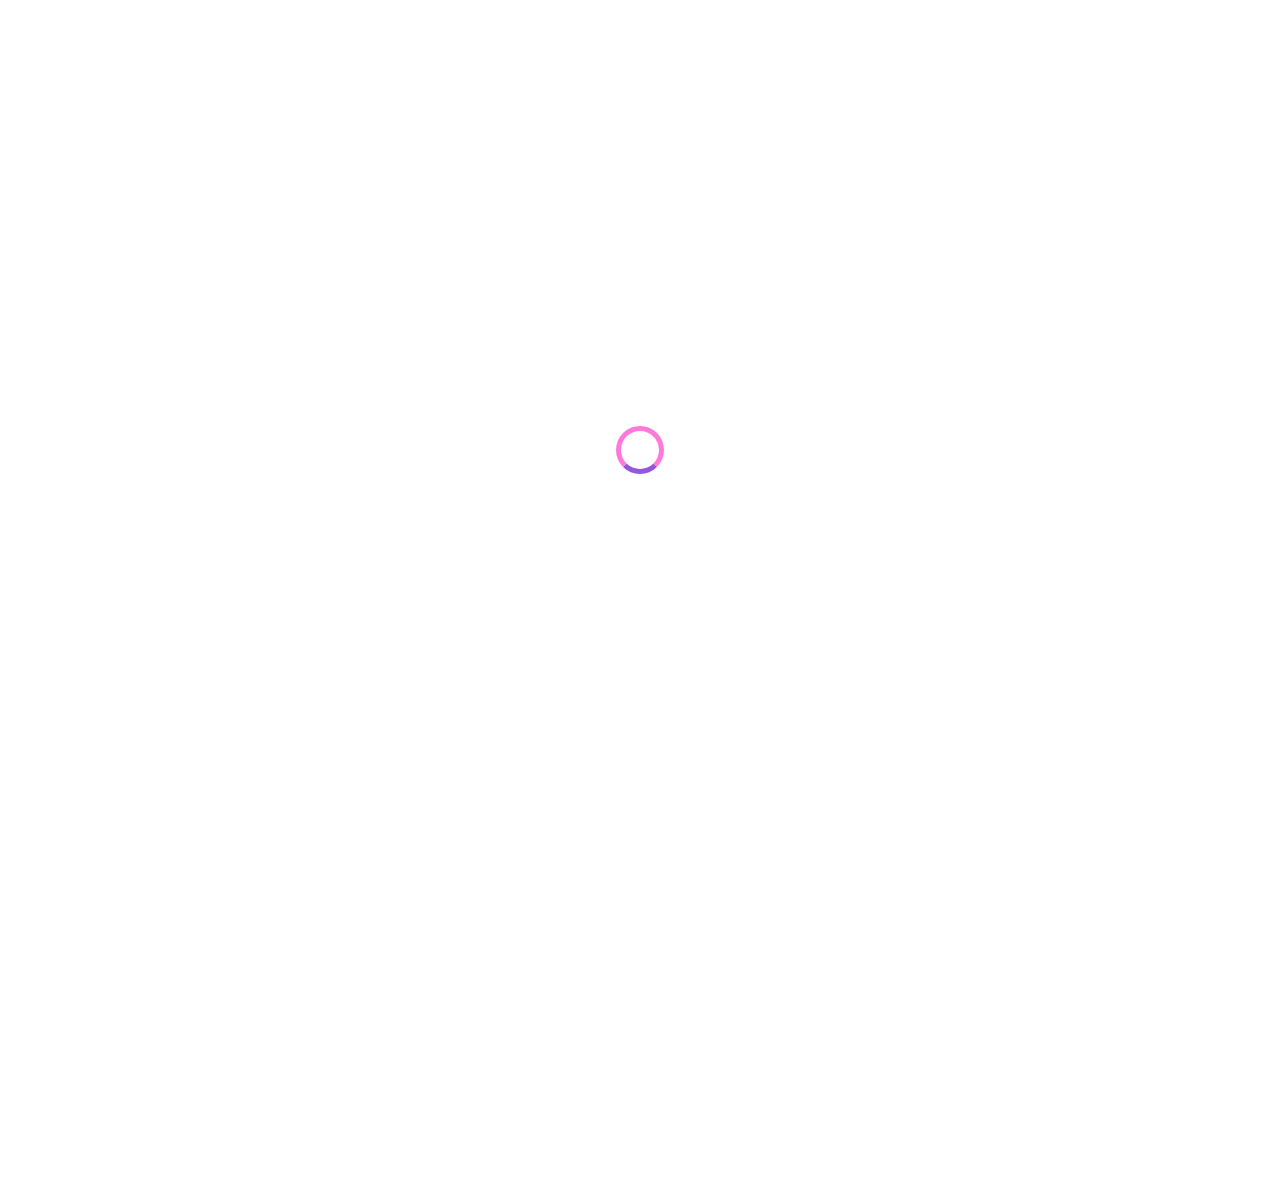
==== commit a918a1ef: "Refactored SCSS for better maintainability" ====
--- a/index.html
+++ b/index.html
@@ -38,36 +38,36 @@
             </div>
 
             <section class="full-width center-content">
-                <div class="intro-section centered center-content">
+                <div class="intro-section full-width center-content">
                     <h1 class="title">Réservez le menu qui vous convient</h1>
                     <p class="subtitle">Découvrez des restaurants d’exception, sélectionnés par nos soins.</p>
                     <a href="#restaurants" class="button">Explorer nos restaurants</a>
                 </div>
 
-                <div class="guide-section full-width center-content white">
-                    <h2 class="centered">Fonctionnement</h2>
-                    <ul class="capsule-list centered">
+                <div class="guide-section centered">
+                    <h2 class="section-title">Fonctionnement</h2>
+                    <ul class="instruction-list">
 
-                        <li class="capsule-block">
-                            <span class="capsule-number">1</span>
-                            <div class="capsule">
-                                <i class="fa-solid fa-mobile-screen"></i>
+                        <li class="instruction">
+                            <span class="number">1</span>
+                            <div class="text">
+                                <i class="fa-solid fa-mobile-screen pad-right"></i>
                                 <span>Choisissez un restaurant</span>
                             </div>
                         </li>
 
-                        <li class="capsule-block">
-                            <span class="capsule-number">2</span>
-                            <div class="capsule">
-                                <i class="fa-solid fa-list"></i>
+                        <li class="instruction">
+                            <span class="number">2</span>
+                            <div class="text">
+                                <i class="fa-solid fa-list pad-right"></i>
                                 <span>Composez votre menu</span>
                             </div>
                         </li>
 
-                        <li class="capsule-block">
-                            <span class="capsule-number">3</span>
-                            <div class="capsule">
-                                <i class="fa-solid fa-store"></i>
+                        <li class="instruction">
+                            <span class="number">3</span>
+                            <div class="text">
+                                <i class="fa-solid fa-store pad-right"></i>
                                 <span>Dégustez au restaurant</span>
                             </div>
                         </li>
@@ -77,9 +77,9 @@
                 </div>
             </section>
 
-            <section id="restaurants" class="centered">
-                <h2>Restaurants</h2>
-                <div class="card-container">
+            <section id="restaurants" class="restaurant-section full-width center-content">
+                <h2 class="section-title centered">Restaurants</h2>
+                <div class="card-container centered">
                     <a href="./restaurants/lapalettedugout.html" class="card">
                         <span class="card-badge">Nouveau</span>
                         <img class="card-img" src="./assets/images/restaurants/jay-wennington-N_Y88TWmGwA-unsplash.jpg"
--- a/assets/stylesheets/main.css
+++ b/assets/stylesheets/main.css
@@ -1,3 +1,105 @@
+*,
+*::before,
+*::after {
+  margin: 0;
+  padding: 0;
+  box-sizing: border-box;
+}
+
+a {
+  color: inherit;
+  text-decoration: none;
+}
+
+ul {
+  list-style: none;
+}
+
+/* Prevent font size inflation */
+html {
+  -moz-text-size-adjust: none;
+  -webkit-text-size-adjust: none;
+  text-size-adjust: none;
+}
+
+/* Remove default margin in favour of better control in authored CSS */
+body,
+h1,
+h2,
+h3,
+h4,
+p,
+figure,
+blockquote,
+dl,
+dd {
+  margin-block-end: 0;
+}
+
+/* Remove list styles on ul, ol elements with a list role, which suggests default styling will be removed */
+ul[role=list],
+ol[role=list] {
+  list-style: none;
+}
+
+/* Set core body defaults */
+body {
+  min-height: 100vh;
+  line-height: 1.5;
+}
+
+/* Set shorter line heights on headings and interactive elements */
+h1,
+h2,
+h3,
+h4,
+button,
+input,
+label {
+  line-height: 1.1;
+}
+
+/* Balance text wrapping on headings */
+h1,
+h2,
+h3,
+h4 {
+  text-wrap: balance;
+}
+
+/* A elements that don't have a class get default styles */
+a:not([class]) {
+  -webkit-text-decoration-skip: ink;
+          text-decoration-skip-ink: auto;
+  color: currentColor;
+}
+
+/* Make images easier to work with */
+img,
+picture {
+  max-width: 100%;
+  display: block;
+}
+
+/* Inherit fonts for inputs and buttons */
+input,
+button,
+textarea,
+select {
+  font-family: inherit;
+  font-size: inherit;
+}
+
+/* Make sure textareas without a rows attribute are not tiny */
+textarea:not([rows]) {
+  min-height: 10em;
+}
+
+/* Anything that has been anchored to should have extra scroll margin */
+:target {
+  scroll-margin-block: 5ex;
+}
+
 * {
   font-family: "Roboto", sans-serif;
 }
@@ -21,6 +123,10 @@
 .logo-font {
   font-family: "Shrikhand", sans-serif;
   font-weight: normal;
+}
+
+.section-title {
+  padding: 20px 0;
 }
 
 .menu-section-title {
@@ -35,26 +141,91 @@
   padding-right: 0.5rem;
 }
 
-* {
+.full-width {
+  width: 100%;
+}
+
+.center-content {
+  display: flex;
+  flex-direction: column;
+  align-items: center;
+  justify-content: center;
+}
+
+.centered {
+  box-sizing: border-box;
+  width: 100%;
+  max-width: 1024px;
+  padding: 20px;
+}
+
+.limited {
+  max-width: 768px;
+  padding: 20px 0;
+}
+
+.inset {
+  position: relative;
+  margin-top: -40px;
+  border-radius: 40px 40px 0 0;
+}
+
+.side-by-side {
+  display: flex;
+  flex-direction: row;
+  align-items: center;
+  justify-content: center;
+  gap: 50px;
+}
+
+.align-left {
+  margin-right: auto;
+}
+
+.splash-picture {
+  -o-object-fit: cover;
+     object-fit: cover;
+  max-height: 275px;
+  width: 100%;
+}
+
+.white {
+  background-color: #FFF;
+}
+
+.main-bg {
+  background-color: #F6F6F6;
+}
+
+.header-img {
+  -o-object-fit: cover;
+     object-fit: cover;
+  max-height: 275px;
+  width: 100%;
+}
+
+.header-title {
+  position: relative;
+  background-color: #F6F6F6;
+  margin-top: -40px;
+  padding: 20px;
+  border-radius: 40px;
+}
+.header-title h1 {
+  font-size: 1.75rem;
   margin: 0;
-  padding: 0;
-}
-
-body {
-  margin: 0;
-  padding: 0;
-  background-color: #F6F6F6;
-}
-
-a {
-  color: inherit;
-  text-decoration: none;
-}
-
-ul {
-  margin: 0;
-  padding: 0;
-  list-style: none;
+}
+
+.ribbon {
+  width: 100%;
+  height: 50px;
+  background-color: #EAEAEA;
+  color: #353535;
+  display: flex;
+  justify-content: center;
+  align-items: center;
+  gap: 1rem;
+  filter: drop-shadow(0 0 5px rgba(0, 0, 0, 0.25));
 }
 
 .button {
@@ -78,72 +249,277 @@
   filter: drop-shadow(2px 5px 7px rgba(0, 0, 0, 0.5));
 }
 
-.capsule-list {
+.card-container {
+  width: 100%;
+  display: flex;
+  flex-direction: column;
+  flex-wrap: wrap;
+  gap: 20px;
+}
+@media (min-width: 768px) {
+  .card-container {
+    flex-direction: row;
+  }
+}
+
+.card {
+  flex: 1 1 40%;
+  background-color: #FFF;
+  position: relative;
+  max-height: 250px;
+  height: 100%;
+  width: 100%;
+  border-radius: 15px;
+  overflow: hidden;
+}
+.card .card-badge {
+  position: absolute;
+  height: 30px;
+  width: 80px;
+  top: 10px;
+  right: 10px;
+  display: flex;
+  justify-content: center;
+  align-items: center;
+  background-color: #99E2D0;
+  border-radius: 2px;
+}
+.card .card-img {
+  -o-object-fit: cover;
+     object-fit: cover;
+  -o-object-position: 50% 100%;
+     object-position: 50% 100%;
+  height: 175px;
+  width: 100%;
+}
+.card .card-content {
+  display: flex;
+  height: 75px;
+  justify-content: space-between;
+  align-items: center;
+  padding: 0 30px 0 20px;
+  white-space: nowrap;
+  text-overflow: ellipsis;
+}
+.card .card-content .card-favorite {
+  font-weight: 900;
+  font-size: 1.6rem;
+}
+
+.card-favorite {
+  position: relative;
+  width: 2rem;
+  height: 2rem;
+  display: flex;
+  justify-items: center;
+  justify-content: center;
+  font-weight: 900;
+  font-size: 1.6rem;
+  transition: 1s;
+}
+.card-favorite i {
+  position: absolute;
+}
+.card-favorite i.fa-solid {
+  background-image: linear-gradient(#FF79DA, #9356DC);
+  -webkit-background-clip: text;
+          background-clip: text;
+  color: transparent;
+  max-height: 0;
+  max-width: 0;
+  transition: 1s;
+}
+
+.card-favorite:hover i.fa-solid {
+  max-height: 2rem;
+  max-width: 2rem;
+}
+
+.reveal-after-loading {
+  opacity: 0;
+  animation: 1s ease-in-out 1s 1 reveal;
+  animation-fill-mode: forwards;
+}
+
+.reveal-content-after-loading *:nth-child(1) {
+  opacity: 0;
+  animation: 1s ease-in-out 1.2s 1 reveal;
+  animation-fill-mode: forwards;
+}
+.reveal-content-after-loading *:nth-child(2) {
+  opacity: 0;
+  animation: 1s ease-in-out 1.4s 1 reveal;
+  animation-fill-mode: forwards;
+}
+.reveal-content-after-loading *:nth-child(3) {
+  opacity: 0;
+  animation: 1s ease-in-out 1.6s 1 reveal;
+  animation-fill-mode: forwards;
+}
+.reveal-content-after-loading *:nth-child(4) {
+  opacity: 0;
+  animation: 1s ease-in-out 1.8s 1 reveal;
+  animation-fill-mode: forwards;
+}
+.reveal-content-after-loading *:nth-child(5) {
+  opacity: 0;
+  animation: 1s ease-in-out 2s 1 reveal;
+  animation-fill-mode: forwards;
+}
+.reveal-content-after-loading *:nth-child(6) {
+  opacity: 0;
+  animation: 1s ease-in-out 2.2s 1 reveal;
+  animation-fill-mode: forwards;
+}
+.reveal-content-after-loading *:nth-child(7) {
+  opacity: 0;
+  animation: 1s ease-in-out 2.4s 1 reveal;
+  animation-fill-mode: forwards;
+}
+.reveal-content-after-loading *:nth-child(8) {
+  opacity: 0;
+  animation: 1s ease-in-out 2.6s 1 reveal;
+  animation-fill-mode: forwards;
+}
+.reveal-content-after-loading *:nth-child(9) {
+  opacity: 0;
+  animation: 1s ease-in-out 2.8s 1 reveal;
+  animation-fill-mode: forwards;
+}
+.reveal-content-after-loading *:nth-child(10) {
+  opacity: 0;
+  animation: 1s ease-in-out 3s 1 reveal;
+  animation-fill-mode: forwards;
+}
+.reveal-content-after-loading *:nth-child(11) {
+  opacity: 0;
+  animation: 1s ease-in-out 3.2s 1 reveal;
+  animation-fill-mode: forwards;
+}
+.reveal-content-after-loading *:nth-child(12) {
+  opacity: 0;
+  animation: 1s ease-in-out 3.4s 1 reveal;
+  animation-fill-mode: forwards;
+}
+.reveal-content-after-loading *:nth-child(13) {
+  opacity: 0;
+  animation: 1s ease-in-out 3.6s 1 reveal;
+  animation-fill-mode: forwards;
+}
+.reveal-content-after-loading *:nth-child(14) {
+  opacity: 0;
+  animation: 1s ease-in-out 3.8s 1 reveal;
+  animation-fill-mode: forwards;
+}
+.reveal-content-after-loading *:nth-child(15) {
+  opacity: 0;
+  animation: 1s ease-in-out 4s 1 reveal;
+  animation-fill-mode: forwards;
+}
+
+@keyframes reveal {
+  0% {
+    opacity: 0;
+  }
+  100% {
+    opacity: 1;
+  }
+}
+.hide-after-loading {
+  position: fixed;
+  top: 0;
+  left: 0;
+  width: 100vw;
+  height: 100vh;
+  display: flex;
+  align-items: center;
+  justify-content: center;
+  opacity: 1;
+  animation: 1s ease-in-out 1s 1 hide;
+  animation-fill-mode: forwards;
+}
+
+@keyframes hide {
+  0% {
+    opacity: 1;
+  }
+  100% {
+    opacity: 0;
+  }
+}
+.loader {
+  width: 48px;
+  height: 48px;
+  border: 5px solid #FF79DA;
+  border-bottom-color: #9356DC;
+  border-radius: 50%;
+  display: inline-block;
+  box-sizing: border-box;
+  animation: rotation 1s linear infinite;
+}
+
+@keyframes rotation {
+  0% {
+    transform: rotate(0deg);
+  }
+  100% {
+    transform: rotate(360deg);
+  }
+}
+.page-header {
+  position: relative;
+  height: 65px;
+  width: 100%;
+  display: flex;
+  align-items: center;
+  justify-content: center;
+  background-color: #FFF;
+}
+.page-header .back-button {
+  position: absolute;
+  left: 20px;
+  z-index: 1;
+}
+.page-header .header-logo-img {
+  width: 120px;
+}
+
+.intro-section {
+  background-color: #F6F6F6;
+  text-align: center;
+}
+.intro-section .title {
+  font-size: 1.5rem;
+  margin: 20px 0;
+}
+.intro-section .subtitle {
+  font-size: 1rem;
+}
+.intro-section .button {
+  margin: 20px;
+}
+
+.guide-section {
+  background-color: #FFF;
+}
+.guide-section .instruction-list {
   display: flex;
   flex-direction: column;
   gap: 20px;
 }
-
-.capsule-block {
-  display: flex;
+@media (min-width: 768px) {
+  .guide-section .instruction-list {
+    flex-direction: row;
+  }
+}
+.guide-section .instruction-list .instruction {
+  display: flex;
+  flex: 1 1 25%;
   position: relative;
   align-items: center;
   justify-content: space-between;
 }
-
-.capsule {
-  flex-wrap: nowrap;
-  overflow: hidden;
-  width: 100%;
-  max-width: 768px;
-  display: flex;
-  align-items: center;
-  justify-content: center;
-  height: 70px;
-  border-radius: 15px;
-  background-color: #FFF;
-  filter: drop-shadow(2px 5px 5px rgba(0, 0, 0, 0.15));
-}
-.capsule .capsule-content {
-  display: flex;
-  flex: 1 1 auto;
-  margin: 15px;
-  justify-content: space-between;
-  overflow: hidden;
-  white-space: nowrap;
-  text-overflow: ellipsis;
-}
-.capsule .capsule-content .capsule-text {
-  overflow: hidden;
-  text-overflow: ellipsis;
-}
-.capsule .capsule-content .capsule-text .title {
-  overflow: hidden;
-  text-overflow: ellipsis;
-}
-.capsule .capsule-content .capsule-side {
-  display: flex;
-  align-items: flex-end;
-  justify-content: center;
-}
-.capsule .capsule-tick {
-  display: flex;
-  justify-content: center;
-  align-items: center;
-  margin-right: -60px;
-  min-width: 60px;
-  height: 70px;
-  background-color: #99E2D0;
-  color: #FFF;
-  font-size: 1.2rem;
-  transition: 0.5s;
-}
-
-.capsule:hover .capsule-tick {
-  margin-right: 0;
-}
-
-.capsule-number {
+.guide-section .instruction-list .instruction .number {
   z-index: 1;
   position: absolute;
   text-align: center;
@@ -154,363 +530,86 @@
   border-radius: 12px;
   border: #FFF;
 }
+.guide-section .instruction-list .instruction .text {
+  width: 100%;
+  height: 70px;
+  border-radius: 15px;
+  margin-left: 15px;
+  background-color: #F6F6F6;
+  filter: drop-shadow(2px 5px 5px rgba(0, 0, 0, 0.15));
+  display: flex;
+  align-items: center;
+  justify-content: center;
+}
+
+.restaurant-section {
+  background-color: #F6F6F6;
+}
+
+.capsule-list {
+  display: flex;
+  flex-direction: column;
+  gap: 20px;
+}
+
+.capsule {
+  flex-wrap: nowrap;
+  overflow: hidden;
+  width: 100%;
+  max-width: 768px;
+  display: flex;
+  align-items: center;
+  justify-content: center;
+  height: 70px;
+  border-radius: 15px;
+  background-color: #FFF;
+  filter: drop-shadow(2px 5px 5px rgba(0, 0, 0, 0.15));
+}
+.capsule .capsule-content {
+  display: flex;
+  flex: 1 1 auto;
+  margin: 15px;
+  justify-content: space-between;
+  overflow: hidden;
+  white-space: nowrap;
+  text-overflow: ellipsis;
+}
+.capsule .capsule-content .capsule-text {
+  overflow: hidden;
+  text-overflow: ellipsis;
+}
+.capsule .capsule-content .capsule-text .title {
+  overflow: hidden;
+  text-overflow: ellipsis;
+}
+.capsule .capsule-content .capsule-side {
+  display: flex;
+  align-items: flex-end;
+  justify-content: center;
+}
+.capsule .capsule-tick {
+  display: flex;
+  justify-content: center;
+  align-items: center;
+  margin-right: -60px;
+  min-width: 60px;
+  height: 70px;
+  background-color: #99E2D0;
+  color: #FFF;
+  font-size: 1.2rem;
+  transition: 0.5s;
+}
+
+.capsule:hover .capsule-tick {
+  margin-right: 0;
+}
 
 .menu-section .capsule {
   background-color: #FFF;
   justify-content: space-between;
 }
 
-.card-container {
-  width: 100%;
-  display: flex;
-  flex-direction: column;
-  flex-wrap: wrap;
-  gap: 20px;
-}
-@media (min-width: 768px) {
-  .card-container {
-    flex-direction: row;
-  }
-}
-
-.card {
-  flex: 1 1 40%;
-  background-color: #FFF;
-  position: relative;
-  max-height: 250px;
-  height: 100%;
-  width: 100%;
-  border-radius: 15px;
-  overflow: hidden;
-}
-.card .card-badge {
-  position: absolute;
-  height: 30px;
-  width: 80px;
-  top: 10px;
-  right: 10px;
-  display: flex;
-  justify-content: center;
-  align-items: center;
-  background-color: #99E2D0;
-  border-radius: 2px;
-}
-.card .card-img {
-  -o-object-fit: cover;
-     object-fit: cover;
-  -o-object-position: 50% 100%;
-     object-position: 50% 100%;
-  height: 175px;
-  width: 100%;
-}
-.card .card-content {
-  display: flex;
-  height: 75px;
-  justify-content: space-between;
-  align-items: center;
-  padding: 0 30px 0 20px;
-  white-space: nowrap;
-  text-overflow: ellipsis;
-}
-.card .card-content .card-favorite {
-  font-weight: 900;
-  font-size: 1.6rem;
-}
-
-.card-favorite {
-  position: relative;
-  width: 2rem;
-  height: 2rem;
-  display: flex;
-  justify-items: center;
-  justify-content: center;
-  font-weight: 900;
-  font-size: 1.6rem;
-  transition: 1s;
-}
-.card-favorite i {
-  position: absolute;
-}
-.card-favorite i.fa-solid {
-  background-image: linear-gradient(#FF79DA, #9356DC);
-  -webkit-background-clip: text;
-          background-clip: text;
-  color: transparent;
-  max-height: 0;
-  max-width: 0;
-  transition: 1s;
-}
-
-.card-favorite:hover i.fa-solid {
-  max-height: 2rem;
-  max-width: 2rem;
-}
-
-.reveal-after-loading {
-  opacity: 0;
-  animation: 1s ease-in-out 1s 1 reveal;
-  animation-fill-mode: forwards;
-}
-
-.reveal-content-after-loading *:nth-child(1) {
-  opacity: 0;
-  animation: 1s ease-in-out 1.2s 1 reveal;
-  animation-fill-mode: forwards;
-}
-.reveal-content-after-loading *:nth-child(2) {
-  opacity: 0;
-  animation: 1s ease-in-out 1.4s 1 reveal;
-  animation-fill-mode: forwards;
-}
-.reveal-content-after-loading *:nth-child(3) {
-  opacity: 0;
-  animation: 1s ease-in-out 1.6s 1 reveal;
-  animation-fill-mode: forwards;
-}
-.reveal-content-after-loading *:nth-child(4) {
-  opacity: 0;
-  animation: 1s ease-in-out 1.8s 1 reveal;
-  animation-fill-mode: forwards;
-}
-.reveal-content-after-loading *:nth-child(5) {
-  opacity: 0;
-  animation: 1s ease-in-out 2s 1 reveal;
-  animation-fill-mode: forwards;
-}
-.reveal-content-after-loading *:nth-child(6) {
-  opacity: 0;
-  animation: 1s ease-in-out 2.2s 1 reveal;
-  animation-fill-mode: forwards;
-}
-.reveal-content-after-loading *:nth-child(7) {
-  opacity: 0;
-  animation: 1s ease-in-out 2.4s 1 reveal;
-  animation-fill-mode: forwards;
-}
-.reveal-content-after-loading *:nth-child(8) {
-  opacity: 0;
-  animation: 1s ease-in-out 2.6s 1 reveal;
-  animation-fill-mode: forwards;
-}
-.reveal-content-after-loading *:nth-child(9) {
-  opacity: 0;
-  animation: 1s ease-in-out 2.8s 1 reveal;
-  animation-fill-mode: forwards;
-}
-.reveal-content-after-loading *:nth-child(10) {
-  opacity: 0;
-  animation: 1s ease-in-out 3s 1 reveal;
-  animation-fill-mode: forwards;
-}
-.reveal-content-after-loading *:nth-child(11) {
-  opacity: 0;
-  animation: 1s ease-in-out 3.2s 1 reveal;
-  animation-fill-mode: forwards;
-}
-.reveal-content-after-loading *:nth-child(12) {
-  opacity: 0;
-  animation: 1s ease-in-out 3.4s 1 reveal;
-  animation-fill-mode: forwards;
-}
-.reveal-content-after-loading *:nth-child(13) {
-  opacity: 0;
-  animation: 1s ease-in-out 3.6s 1 reveal;
-  animation-fill-mode: forwards;
-}
-.reveal-content-after-loading *:nth-child(14) {
-  opacity: 0;
-  animation: 1s ease-in-out 3.8s 1 reveal;
-  animation-fill-mode: forwards;
-}
-.reveal-content-after-loading *:nth-child(15) {
-  opacity: 0;
-  animation: 1s ease-in-out 4s 1 reveal;
-  animation-fill-mode: forwards;
-}
-
-@keyframes reveal {
-  0% {
-    opacity: 0;
-  }
-  100% {
-    opacity: 1;
-  }
-}
-.hide-after-loading {
-  position: fixed;
-  top: 0;
-  left: 0;
-  width: 100vw;
-  height: 100vh;
-  display: flex;
-  align-items: center;
-  justify-content: center;
-  opacity: 1;
-  animation: 1s ease-in-out 1s 1 hide;
-  animation-fill-mode: forwards;
-}
-
-@keyframes hide {
-  0% {
-    opacity: 1;
-  }
-  100% {
-    opacity: 0;
-  }
-}
-.loader {
-  width: 48px;
-  height: 48px;
-  border: 5px solid #FFF;
-  border-bottom-color: #9356DC;
-  border-radius: 50%;
-  display: inline-block;
-  box-sizing: border-box;
-  animation: rotation 1s linear infinite;
-}
-
-@keyframes rotation {
-  0% {
-    transform: rotate(0deg);
-  }
-  100% {
-    transform: rotate(360deg);
-  }
-}
-.full-width {
-  width: 100%;
-}
-
-.center-content {
-  display: flex;
-  flex-direction: column;
-  align-items: center;
-  justify-content: center;
-}
-
-.centered {
-  box-sizing: border-box;
-  width: 100%;
-  max-width: 1024px;
-  padding: 20px;
-}
-
-.limited {
-  max-width: 768px;
-  padding: 20px 0;
-}
-
-.inset {
-  position: relative;
-  margin-top: -40px;
-  margin-bottom: -20px;
-  border-radius: 40px 40px 0 0;
-}
-
-.side-by-side {
-  display: flex;
-  flex-direction: row;
-  align-items: center;
-  justify-content: center;
-  gap: 50px;
-}
-
-.align-left {
-  margin-right: auto;
-}
-
-.splash-picture {
-  -o-object-fit: cover;
-     object-fit: cover;
-  max-height: 275px;
-  width: 100%;
-}
-
-.white {
-  background-color: #FFF;
-}
-
-.main-bg {
-  background-color: #F6F6F6;
-}
-
-.header-img {
-  -o-object-fit: cover;
-     object-fit: cover;
-  max-height: 275px;
-  width: 100%;
-}
-
-.header-title {
-  position: relative;
-  background-color: #F6F6F6;
-  margin-top: -40px;
-  padding: 20px;
-  border-radius: 40px;
-}
-.header-title h1 {
-  font-size: 1.75rem;
-  margin: 0;
-}
-
-.intro-section {
-  text-align: center;
-}
-.intro-section .title {
-  font-size: 1.5rem;
-  margin: 20px 0;
-}
-.intro-section .subtitle {
-  font-size: 1rem;
-}
-.intro-section .button {
-  margin: 20px;
-}
-
-@media (min-width: 768px) {
-  .guide-section .capsule-list {
-    flex-direction: row;
-  }
-}
-.guide-section .capsule-block {
-  flex: 1 1 25%;
-}
-.guide-section .capsule {
-  margin-left: 15px;
-  background-color: #F6F6F6;
-}
-
-.page-header {
-  position: relative;
-  height: 65px;
-  width: 100%;
-  display: flex;
-  align-items: center;
-  justify-content: center;
-  background-color: #FFF;
-}
-.page-header .back-button {
-  position: absolute;
-  left: 20px;
-  z-index: 1;
-}
-.page-header .header-logo-img {
-  width: 120px;
-}
-
-.ribbon {
-  width: 100%;
-  height: 50px;
-  background-color: #EAEAEA;
-  color: #353535;
-  display: flex;
-  justify-content: center;
-  align-items: center;
-  gap: 1rem;
-}
-
 .footer-container {
-  margin-top: 20px;
   padding-top: 20px;
   background-color: #353535;
   color: #FFF;
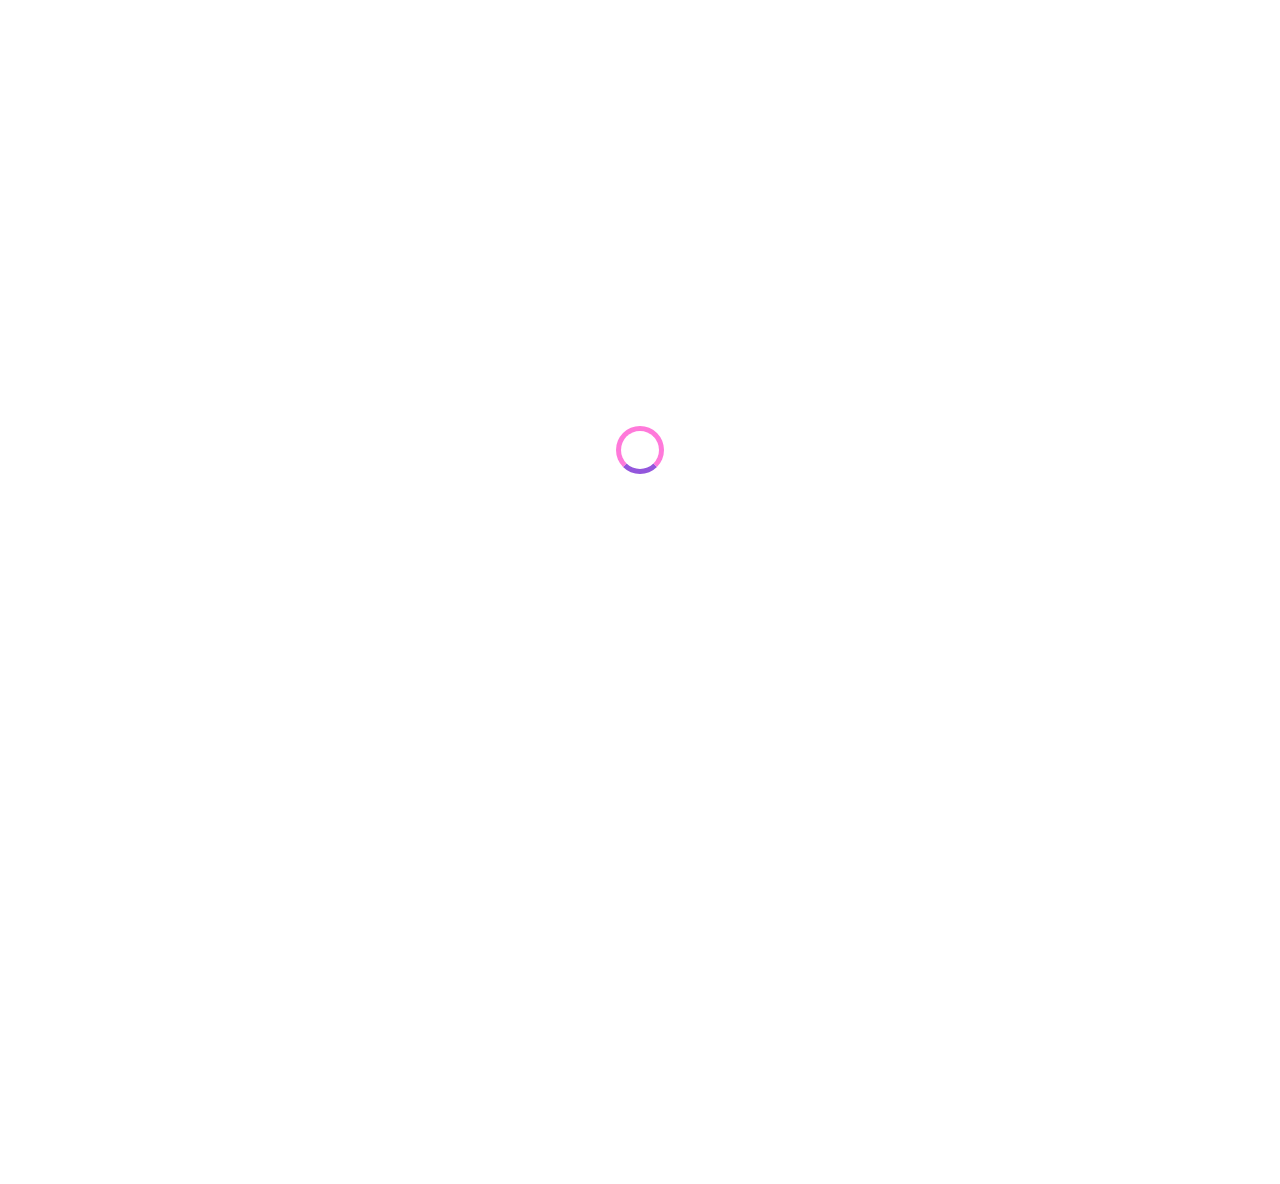
==== commit 51c82620: "Improved 'favorite' component for better W3C compliance" ====
--- a/index.html
+++ b/index.html
@@ -89,9 +89,11 @@
                                 <h3 class="card-title">La palette du goût</h3>
                                 <p>Ménilmontant</p>
                             </div>
-                            <div class="card-favorite">
-                                <i class="fa-regular fa-heart"></i>
-                                <i class="fa-solid fa-heart"></i>
+                            <div class="favorite">
+                                <svg class="heart-stroke">
+                                    <use xlink:href="#heart" />
+                                </svg>
+                                <div class="heart-background"></div>
                             </div>
                         </div>
                     </a>
@@ -105,9 +107,11 @@
                                 <h3 class="card-title">La note enchantée</h3>
                                 <p>Charonne</p>
                             </div>
-                            <div class="card-favorite">
-                                <i class="fa-regular fa-heart"></i>
-                                <i class="fa-solid fa-heart"></i>
+                            <div class="favorite">
+                                <svg class="heart-stroke">
+                                    <use xlink:href="#heart" />
+                                </svg>
+                                <div class="heart-background"></div>
                             </div>
                         </div>
                     </a>
@@ -119,9 +123,11 @@
                                 <h3 class="card-title">À la française</h3>
                                 <p>Cité Rouge</p>
                             </div>
-                            <div class="card-favorite">
-                                <i class="fa-regular fa-heart"></i>
-                                <i class="fa-solid fa-heart"></i>
+                            <div class="favorite">
+                                <svg class="heart-stroke">
+                                    <use xlink:href="#heart" />
+                                </svg>
+                                <div class="heart-background"></div>
                             </div>
                         </div>
                     </a>
@@ -134,9 +140,11 @@
                                 <h3 class="card-title">Le délice des sens</h3>
                                 <p>Folie-Méricourt</p>
                             </div>
-                            <div class="card-favorite">
-                                <i class="fa-regular fa-heart"></i>
-                                <i class="fa-solid fa-heart"></i>
+                            <div class="favorite">
+                                <svg class="heart-stroke">
+                                    <use xlink:href="#heart" />
+                                </svg>
+                                <div class="heart-background"></div>
                             </div>
                         </div>
                     </a>
@@ -158,6 +166,22 @@
             </div>
         </footer>
     </div>
+
+    <svg class="svg-defs">
+        <symbol id="heart" viewBox="0 0 24 24">
+            <path
+                d="M2 9.1371C2 14 6.01943 16.5914 8.96173 18.9109C10 19.7294 11 20.5 12 20.5C13 20.5 14 19.7294 15.0383 18.9109C17.9806 16.5914 22 14 22 9.1371C22 4.27416 16.4998 0.825464 12 5.50063C7.50016 0.825464 2 4.27416 2 9.1371Z" />
+        </symbol>
+    </svg>
+    <svg class="svg-defs" viewBox="0 0 24 24">
+        <defs>
+            <clipPath id="heart-clip">
+                <path
+                    d="M2 9.1371C2 14 6.01943 16.5914 8.96173 18.9109C10 19.7294 11 20.5 12 20.5C13 20.5 14 19.7294 15.0383 18.9109C17.9806 16.5914 22 14 22 9.1371C22 4.27416 16.4998 0.825464 12 5.50063C7.50016 0.825464 2 4.27416 2 9.1371Z" />
+            </clipPath>
+        </defs>
+    </svg>
+
 </body>
 
 </html>--- a/assets/stylesheets/main.css
+++ b/assets/stylesheets/main.css
@@ -6,82 +6,21 @@
   box-sizing: border-box;
 }
 
+ul {
+  list-style: none;
+}
+
 a {
   color: inherit;
   text-decoration: none;
 }
 
-ul {
-  list-style: none;
-}
-
-/* Prevent font size inflation */
-html {
-  -moz-text-size-adjust: none;
-  -webkit-text-size-adjust: none;
-  text-size-adjust: none;
-}
-
-/* Remove default margin in favour of better control in authored CSS */
-body,
-h1,
-h2,
-h3,
-h4,
-p,
-figure,
-blockquote,
-dl,
-dd {
-  margin-block-end: 0;
-}
-
-/* Remove list styles on ul, ol elements with a list role, which suggests default styling will be removed */
-ul[role=list],
-ol[role=list] {
-  list-style: none;
-}
-
-/* Set core body defaults */
-body {
-  min-height: 100vh;
-  line-height: 1.5;
-}
-
-/* Set shorter line heights on headings and interactive elements */
-h1,
-h2,
-h3,
-h4,
-button,
-input,
-label {
-  line-height: 1.1;
-}
-
-/* Balance text wrapping on headings */
-h1,
-h2,
-h3,
-h4 {
-  text-wrap: balance;
-}
-
-/* A elements that don't have a class get default styles */
-a:not([class]) {
-  -webkit-text-decoration-skip: ink;
-          text-decoration-skip-ink: auto;
-  color: currentColor;
-}
-
-/* Make images easier to work with */
 img,
 picture {
   max-width: 100%;
   display: block;
 }
 
-/* Inherit fonts for inputs and buttons */
 input,
 button,
 textarea,
@@ -90,16 +29,6 @@
   font-size: inherit;
 }
 
-/* Make sure textareas without a rows attribute are not tiny */
-textarea:not([rows]) {
-  min-height: 10em;
-}
-
-/* Anything that has been anchored to should have extra scroll margin */
-:target {
-  scroll-margin-block: 5ex;
-}
-
 * {
   font-family: "Roboto", sans-serif;
 }
@@ -127,14 +56,6 @@
 
 .section-title {
   padding: 20px 0;
-}
-
-.menu-section-title {
-  text-transform: uppercase;
-  font-weight: 300;
-  border-bottom: 3px solid;
-  border-color: #99E2D0;
-  max-width: 60px;
 }
 
 i.pad-right {
@@ -168,6 +89,7 @@
   position: relative;
   margin-top: -40px;
   border-radius: 40px 40px 0 0;
+  background-color: #F6F6F6;
 }
 
 .side-by-side {
@@ -187,33 +109,6 @@
      object-fit: cover;
   max-height: 275px;
   width: 100%;
-}
-
-.white {
-  background-color: #FFF;
-}
-
-.main-bg {
-  background-color: #F6F6F6;
-}
-
-.header-img {
-  -o-object-fit: cover;
-     object-fit: cover;
-  max-height: 275px;
-  width: 100%;
-}
-
-.header-title {
-  position: relative;
-  background-color: #F6F6F6;
-  margin-top: -40px;
-  padding: 20px;
-  border-radius: 40px;
-}
-.header-title h1 {
-  font-size: 1.75rem;
-  margin: 0;
 }
 
 .ribbon {
@@ -306,33 +201,46 @@
   font-size: 1.6rem;
 }
 
-.card-favorite {
+.favorite {
+  width: 24px;
+  height: 24px;
   position: relative;
-  width: 2rem;
-  height: 2rem;
-  display: flex;
-  justify-items: center;
-  justify-content: center;
-  font-weight: 900;
-  font-size: 1.6rem;
+  cursor: pointer;
+}
+.favorite .heart-stroke {
+  position: absolute;
+  width: 100%;
+  height: 100%;
+  fill: transparent;
+  stroke: black;
+  stroke-width: 2;
   transition: 1s;
-}
-.card-favorite i {
+  pointer-events: none;
+}
+.favorite .heart-background {
   position: absolute;
-}
-.card-favorite i.fa-solid {
+  width: 100%;
+  height: 100%;
+  transform-origin: center;
+  transform: scale(0);
+  overflow: hidden;
   background-image: linear-gradient(#FF79DA, #9356DC);
-  -webkit-background-clip: text;
-          background-clip: text;
-  color: transparent;
-  max-height: 0;
-  max-width: 0;
-  transition: 1s;
-}
-
-.card-favorite:hover i.fa-solid {
-  max-height: 2rem;
-  max-width: 2rem;
+  -webkit-clip-path: url(#heart-clip);
+          clip-path: url(#heart-clip);
+  transition: 0.5s;
+}
+
+.favorite:hover .heart-stroke {
+  stroke: transparent;
+}
+.favorite:hover .heart-background {
+  transform: scale(1);
+}
+
+.svg-defs {
+  position: fixed;
+  width: 0;
+  height: 0;
 }
 
 .reveal-after-loading {
@@ -546,13 +454,20 @@
   background-color: #F6F6F6;
 }
 
-.capsule-list {
+.restaurant-menu {
   display: flex;
   flex-direction: column;
   gap: 20px;
 }
-
-.capsule {
+.restaurant-menu .section-title {
+  text-transform: uppercase;
+  font-weight: 300;
+  padding-bottom: 0;
+  border-bottom: 3px solid;
+  border-color: #99E2D0;
+  max-width: 60px;
+}
+.restaurant-menu .item {
   flex-wrap: nowrap;
   overflow: hidden;
   width: 100%;
@@ -565,7 +480,7 @@
   background-color: #FFF;
   filter: drop-shadow(2px 5px 5px rgba(0, 0, 0, 0.15));
 }
-.capsule .capsule-content {
+.restaurant-menu .item .item-info {
   display: flex;
   flex: 1 1 auto;
   margin: 15px;
@@ -574,20 +489,20 @@
   white-space: nowrap;
   text-overflow: ellipsis;
 }
-.capsule .capsule-content .capsule-text {
+.restaurant-menu .item .item-info .item-description {
   overflow: hidden;
   text-overflow: ellipsis;
 }
-.capsule .capsule-content .capsule-text .title {
+.restaurant-menu .item .item-info .item-description .title {
   overflow: hidden;
   text-overflow: ellipsis;
 }
-.capsule .capsule-content .capsule-side {
+.restaurant-menu .item .item-info .item-price {
   display: flex;
   align-items: flex-end;
   justify-content: center;
 }
-.capsule .capsule-tick {
+.restaurant-menu .item .item-tick {
   display: flex;
   justify-content: center;
   align-items: center;
@@ -599,14 +514,8 @@
   font-size: 1.2rem;
   transition: 0.5s;
 }
-
-.capsule:hover .capsule-tick {
+.restaurant-menu .item:hover .item-tick {
   margin-right: 0;
-}
-
-.menu-section .capsule {
-  background-color: #FFF;
-  justify-content: space-between;
 }
 
 .footer-container {
